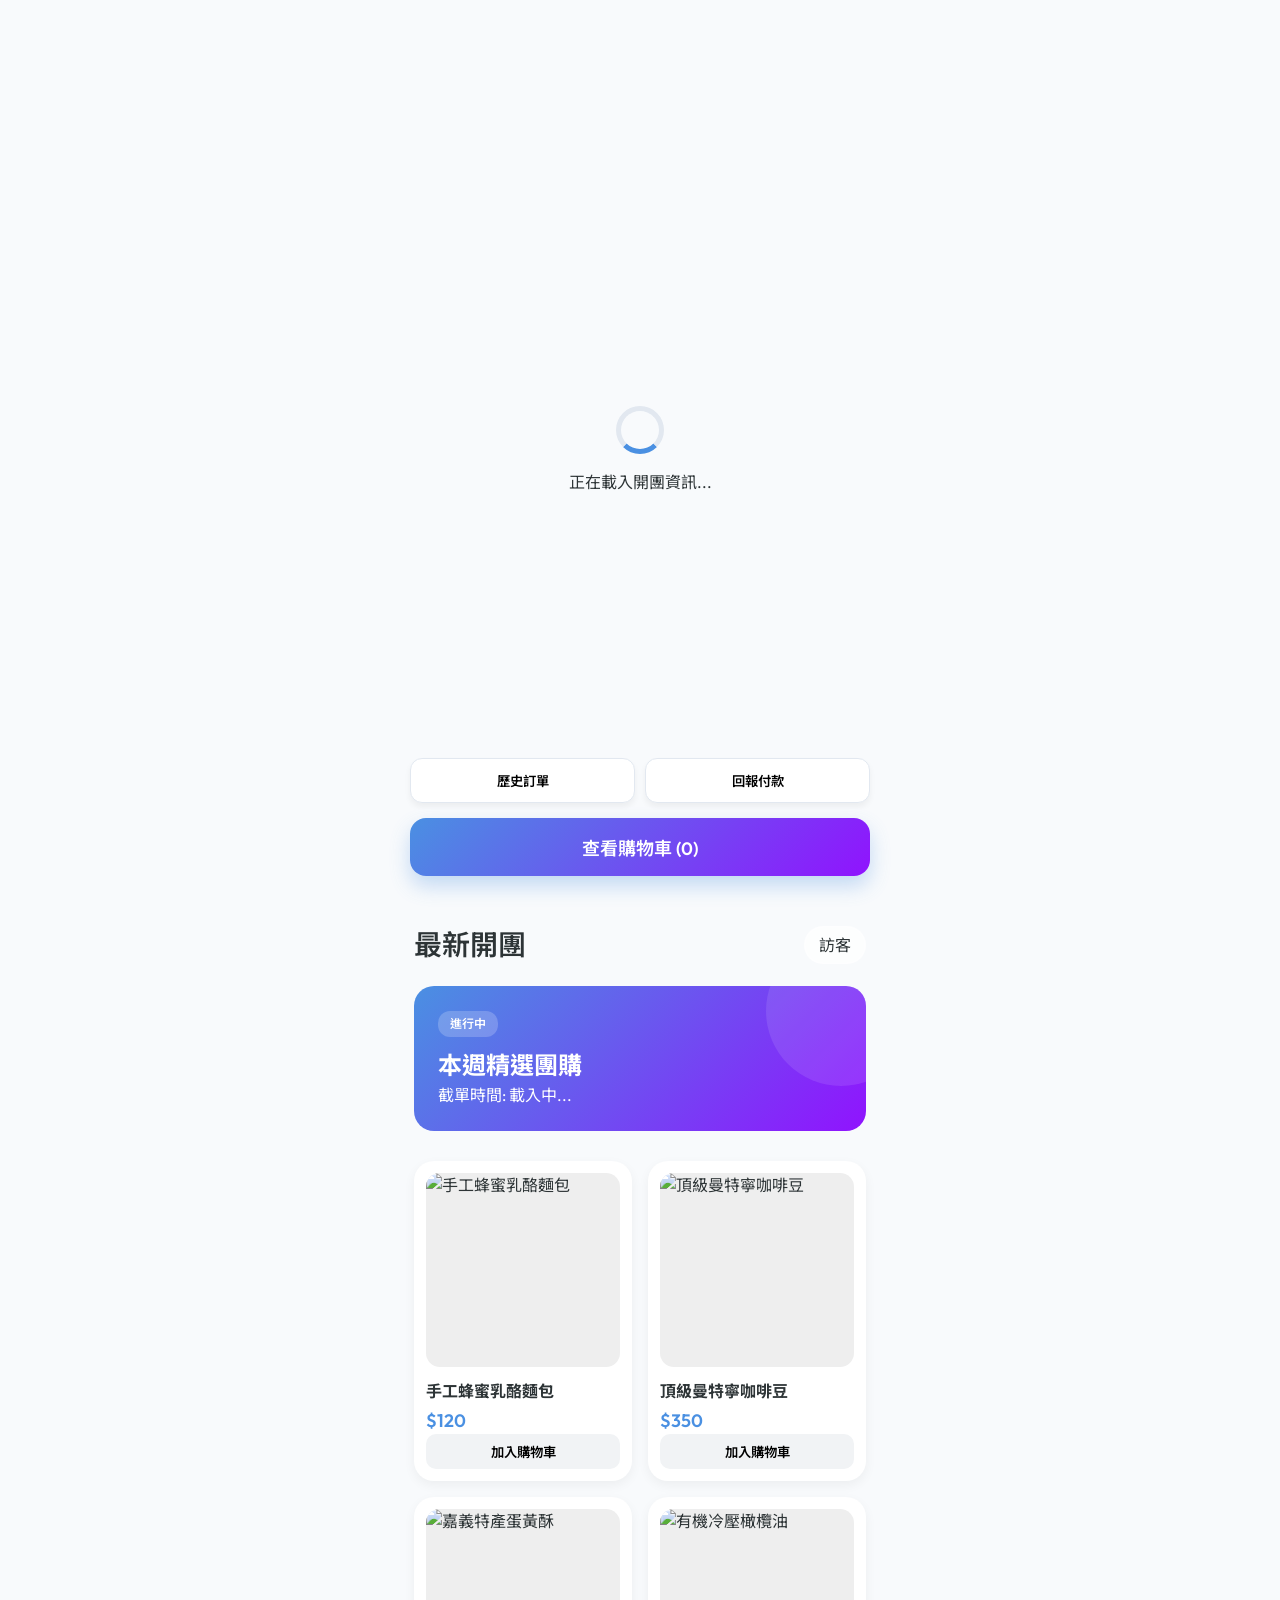
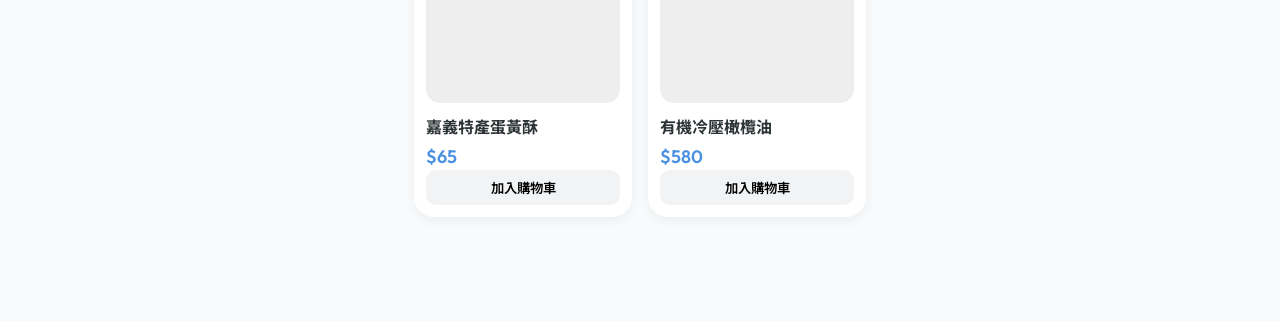
==== index.html @ 70432ddc "Add files via upload" ====
<!DOCTYPE html>
<html lang="zh-TW">

<head>
    <meta charset="UTF-8">
    <meta name="viewport" content="width=device-width, initial-scale=1.0">
    <title>團購接單系統 | LINE Group Buy</title>
    <link rel="preconnect" href="https://fonts.googleapis.com">
    <link rel="preconnect" href="https://fonts.gstatic.com" crossorigin>
    <link
        href="https://fonts.googleapis.com/css2?family=Outfit:wght@300;400;600&family=Noto+Sans+TC:wght@400;700&display=swap"
        rel="stylesheet">
    <link rel="stylesheet" href="style.css">
    <!-- LIFF SDK -->
    <script charset="utf-8" src="https://static.line-scdn.net/liff/edge/2/sdk.js"></script>
</head>

<body>
    <div id="app">
        <!-- Loading Screen -->
        <div id="loading" class="screen active">
            <div class="loader"></div>
            <p>正在載入開團資訊...</p>
        </div>

        <!-- Home / Product List Screen -->
        <main id="home-screen" class="screen">
            <header>
                <div class="header-content">
                    <h1>最新開團</h1>
                    <div id="user-info" class="user-chip">
                        <img id="user-avatar" src="" alt="avatar" style="display:none;">
                        <span id="user-name">訪客</span>
                    </div>
                </div>
                <div class="campaign-banner">
                    <div class="status-badge">進行中</div>
                    <h2 id="campaign-title">本週精選團購</h2>
                    <p id="campaign-ends">截單時間: 載入中...</p>
                </div>
            </header>

            <section id="products" class="product-grid">
                <!-- Products will be injected here -->
            </section>

            <div class="bottom-nav">
                <div class="nav-icons" style="display: flex; gap: 10px; margin-bottom: 15px;">
                    <button id="nav-history" class="btn-outline" 
                        style="flex: 1; padding: 12px; border-radius: 12px; border: 1px solid #e2e8f0; background: white; font-weight: 600; cursor: pointer; box-shadow: 0 4px 6px rgba(0,0,0,0.05);">歷史訂單</button>
                    <button id="nav-payment" class="btn-outline" 
                        style="flex: 1; padding: 12px; border-radius: 12px; border: 1px solid #e2e8f0; background: white; font-weight: 600; cursor: pointer; box-shadow: 0 4px 6px rgba(0,0,0,0.05);">回報付款</button>
                </div>
                <button id="view-cart" class="btn-primary">
                    查看購物車 (<span id="cart-count">0</span>)
                </button>
            </div>
        </main>


        <!-- Checkout Screen -->
        <section id="checkout-screen" class="screen">
            <div class="header-back">
                <button class="btn-back" onclick="showScreen('home-screen')">&larr; 返回商品</button>
                <h2>結帳確認</h2>
            </div>

            <div class="order-summary card">
                <h3>訂單明細</h3>
                <div id="cart-items-list">
                    <!-- Cart items -->
                </div>
                <div class="total-row">
                    <span>總計</span>
                    <span id="cart-total">$0</span>
                </div>
            </div>

            <div class="form-section card">
                <h3>收件資訊</h3>
                <div class="input-group">
                    <label>收件人姓名</label>
                    <input type="text" id="order-name" placeholder="請輸入姓名">
                </div>
                <div class="input-group">
                    <label>聯繫電話</label>
                    <input type="tel" id="order-phone" placeholder="請輸入電話">
                </div>
                <div class="input-group">
                    <label>取貨方式</label>
                    <select id="order-pickup">
                        <option value="store">店面自取</option>
                        <option value="face">面交 (嘉義市)</option>
                        <option value="delivery">宅配 (+100元)</option>
                        <option value="convenience">超商店到店 (+60元)</option>
                    </select>
                </div>
                <div class="input-group">
                    <label>備註 (選填)</label>
                    <textarea id="order-note" placeholder="如有特殊需求請留言"></textarea>
                </div>
            </div>

            <div class="footer-actions">
                <button id="submit-order" class="btn-primary btn-large">確認送出訂單</button>
            </div>
        </section>

        <!-- Payment Report Screen -->
        <section id="payment-report-screen" class="screen">
            <div class="header-back">
                <button class="btn-back" onclick="showScreen('home-screen')">&larr; 返回首頁</button>
                <h2>回報付款</h2>
            </div>

            <div class="form-section card">
                <h3>填寫付款資訊</h3>
                <div class="input-group">
                    <label>訂單編號 (前六碼)</label>
                    <input type="text" id="pay-order-id" placeholder="例如: ORD-12345">
                </div>
                <div class="input-group">
                    <label>匯款帳號末五碼</label>
                    <input type="number" id="pay-last-5" placeholder="請輸入五位數字">
                </div>
                <div class="input-group">
                    <label>匯款金額</label>
                    <input type="number" id="pay-amount" placeholder="實付金額">
                </div>
                <div class="input-group">
                    <label>匯款日期</label>
                    <input type="date" id="pay-date">
                </div>
            </div>

            <div class="footer-actions">
                <button id="submit-payment" class="btn-primary">提交回報</button>
            </div>
        </section>

        <!-- Order History Screen -->
        <section id="order-history-screen" class="screen">
            <div class="header-back">
                <button class="btn-back" onclick="showScreen('home-screen')">&larr; 返回首頁</button>
                <h2>我的訂單</h2>
            </div>
            <div id="order-history-list">
                <!-- Orders will be listed here -->
                <p style="text-align: center; color: #999;">您還沒有訂單記錄</p>
            </div>
        </section>

        <!-- Success Screen -->

        <section id="success-screen" class="screen">
            <div class="success-content">
                <div class="success-icon">✓</div>
                <h2>下單成功！</h2>
                <p>訂單編號: <strong id="res-order-id">#ORD-12345</strong></p>
                <div class="payment-info card">
                    <h3>付款資訊</h3>
                    <p>請於 24 小時內完成匯款</p>
                    <div class="bank-details">
                        <p>銀行: 某某銀行 (822)</p>
                        <p>帳號: 1234-5678-9012</p>
                    </div>
                </div>
                <button class="btn-secondary" onclick="closeApp()">關閉視窗</button>
            </div>
        </section>
    </div>

    <script src="script.js"></script>
</body>

</html>
---- style.css ----
:root {
    --primary: #4a90e2;
    --secondary: #9013fe;
    --accent: #ff4757;
    --background: #f8fafc;
    --card: rgba(255, 255, 255, 0.75);
    --text: #2d3436;
    --text-muted: #636e72;
    --glass-border: rgba(255, 255, 255, 0.3);
    --glass-shadow: 0 8px 32px 0 rgba(31, 38, 135, 0.15);
    --radius: 20px;
}

* {
    box-sizing: border-box;
    margin: 0;
    padding: 0;
    font-family: 'Outfit', 'Noto Sans TC', sans-serif;
    -webkit-tap-highlight-color: transparent;
}

body {
    background-color: var(--background);
    color: var(--text);
    overflow-x: hidden;
    line-height: 1.5;
}

#app {
    max-width: 500px;
    margin: 0 auto;
    min-height: 100vh;
    position: relative;
    padding-bottom: 80px;
}

/* Glassmorphism Classes */
.glass {
    background: var(--card);
    backdrop-filter: blur(12px);
    -webkit-backdrop-filter: blur(12px);
    border: 1px solid var(--glass-border);
    box-shadow: var(--glass-shadow);
    border-radius: var(--radius);
}

.screen {
    display: none;
    padding: 24px;
    animation: fadeIn 0.4s ease-out;
}

.screen.active {
    display: block;
}

@keyframes fadeIn {
    from { opacity: 0; transform: translateY(10px); }
    to { opacity: 1; transform: translateY(0); }
}

/* Loading */
#loading {
    display: flex;
    flex-direction: column;
    justify-content: center;
    align-items: center;
    height: 100vh;
}

.loader {
    width: 48px;
    height: 48px;
    border: 5px solid #E2E8F0;
    border-bottom-color: var(--primary);
    border-radius: 50%;
    animation: rotation 1s linear infinite;
    margin-bottom: 16px;
}

@keyframes rotation {
    0% { transform: rotate(0deg); }
    100% { transform: rotate(360deg); }
}

/* Header */
header {
    margin-bottom: 30px;
}

.header-content {
    display: flex;
    justify-content: space-between;
    align-items: center;
    margin-bottom: 20px;
}

h1 {
    font-size: 28px;
    font-weight: 600;
}

.user-chip {
    background: var(--card);
    padding: 6px 14px;
    border-radius: 30px;
    display: flex;
    align-items: center;
    gap: 8px;
    border: 1px solid var(--glass-border);
}

.user-chip img {
    width: 24px;
    height: 24px;
    border-radius: 50%;
}

.campaign-banner {
    padding: 24px;
    background: linear-gradient(135deg, var(--primary), var(--secondary));
    color: white;
    border-radius: var(--radius);
    position: relative;
    overflow: hidden;
}

.campaign-banner::after {
    content: '';
    position: absolute;
    top: -50px;
    right: -50px;
    width: 150px;
    height: 150px;
    background: rgba(255, 255, 255, 0.1);
    border-radius: 50%;
}

.status-badge {
    display: inline-block;
    background: rgba(255, 255, 255, 0.2);
    padding: 4px 12px;
    border-radius: 12px;
    font-size: 12px;
    font-weight: 600;
    margin-bottom: 10px;
}

/* Products */
.product-grid {
    display: grid;
    grid-template-columns: repeat(2, 1fr);
    gap: 16px;
}

.product-card {
    background: white;
    padding: 12px;
    border-radius: var(--radius);
    box-shadow: 0 4px 12px rgba(0,0,0,0.05);
    transition: transform 0.2s;
    display: flex;
    flex-direction: column;
}

.product-card:active {
    transform: scale(0.97);
}

.product-image {
    width: 100%;
    aspect-ratio: 1;
    background: #eee;
    border-radius: 14px;
    margin-bottom: 12px;
    object-fit: cover;
}

.product-card h4 {
    font-size: 16px;
    margin-bottom: 4px;
}

.product-card .price {
    font-weight: 600;
    color: var(--primary);
    font-size: 18px;
}

.btn-add-cart {
    margin-top: auto;
    background: #f1f3f5;
    border: none;
    padding: 8px;
    border-radius: 10px;
    font-weight: 600;
    cursor: pointer;
    transition: 0.2s;
}

.btn-add-cart:hover {
    background: var(--primary);
    color: white;
}

/* Bottom Nav */
.bottom-nav {
    position: fixed;
    bottom: 24px;
    left: 20px;
    right: 20px;
    max-width: 460px;
    margin: 0 auto;
    z-index: 1000;
}

.btn-primary {
    width: 100%;
    background: linear-gradient(135deg, var(--primary), var(--secondary));
    color: white;
    border: none;
    padding: 16px;
    border-radius: 16px;
    font-size: 18px;
    font-weight: 600;
    box-shadow: 0 10px 20px rgba(74, 144, 226, 0.3);
    cursor: pointer;
}

.btn-primary:active {
    transform: scale(0.98);
}

/* Forms */
.card {
    background: white;
    padding: 20px;
    border-radius: var(--radius);
    margin-bottom: 20px;
    box-shadow: 0 4px 15px rgba(0,0,0,0.04);
}

.input-group {
    margin-bottom: 16px;
}

.input-group label {
    display: block;
    margin-bottom: 8px;
    font-size: 14px;
    font-weight: 600;
    color: var(--text-muted);
}

.input-group input, .input-group select, .input-group textarea {
    width: 100%;
    padding: 12px 16px;
    border: 1px solid #e1e8ed;
    border-radius: 12px;
    font-size: 16px;
    outline: none;
    transition: border-color 0.2s;
}

.input-group input:focus {
    border-color: var(--primary);
}

/* Success */
.success-content {
    text-align: center;
    padding-top: 60px;
}

.success-icon {
    width: 80px;
    height: 80px;
    background: #4cd137;
    color: white;
    border-radius: 50%;
    display: flex;
    justify-content: center;
    align-items: center;
    font-size: 40px;
    margin: 0 auto 24px;
}

.btn-secondary {
    background: #f1f3f5;
    border: none;
    padding: 12px 24px;
    border-radius: 12px;
    font-weight: 600;
    cursor: pointer;
}
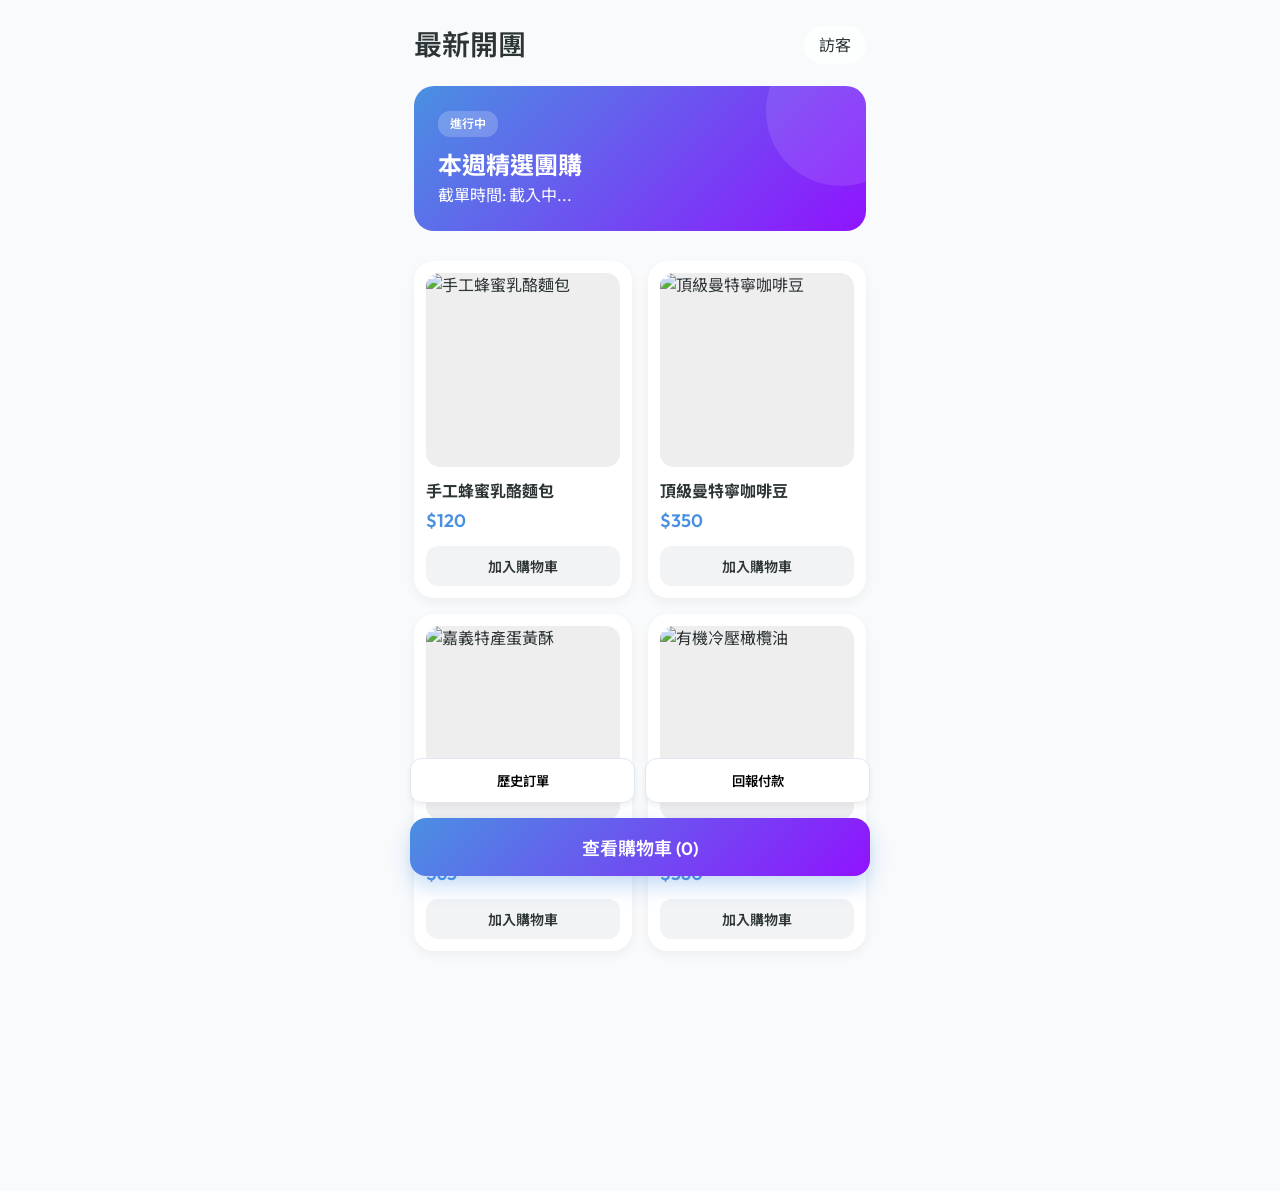
==== commit e685cd56: "Add files via upload" ====
--- a/index.html
+++ b/index.html
@@ -18,10 +18,21 @@
 <body>
     <div id="app">
         <!-- Loading Screen -->
-        <div id="loading" class="screen active">
+        <div id="loading">
             <div class="loader"></div>
             <p>正在載入開團資訊...</p>
         </div>
+
+        <!-- Campaign Selection Screen -->
+        <section id="campaign-select-screen" class="screen">
+            <header>
+                <h1>選擇團購活動</h1>
+                <p>請點選您想參與的團購</p>
+            </header>
+            <div id="campaign-list" class="campaign-grid">
+                <!-- Campaigns will be listed here -->
+            </div>
+        </section>
 
         <!-- Home / Product List Screen -->
         <main id="home-screen" class="screen">
--- a/style.css
+++ b/style.css
@@ -61,11 +61,26 @@
 
 /* Loading */
 #loading {
+    position: fixed;
+    top: 0;
+    left: 0;
+    width: 100vw;
+    height: 100vh;
+    background: white;
+    z-index: 10000;
     display: flex;
     flex-direction: column;
     justify-content: center;
     align-items: center;
-    height: 100vh;
+    transition: opacity 0.4s ease-out, visibility 0.4s;
+    opacity: 1;
+    visibility: visible;
+}
+
+#loading.hidden {
+    opacity: 0;
+    visibility: hidden;
+    pointer-events: none;
 }
 
 .loader {
@@ -158,9 +173,10 @@
     padding: 12px;
     border-radius: var(--radius);
     box-shadow: 0 4px 12px rgba(0,0,0,0.05);
-    transition: transform 0.2s;
+    transition: 0.2s;
     display: flex;
     flex-direction: column;
+    height: 100%;
 }
 
 .product-card:active {
@@ -188,14 +204,16 @@
 }
 
 .btn-add-cart {
-    margin-top: auto;
+    margin-top: 12px;
     background: #f1f3f5;
+    color: #2d3436;
     border: none;
-    padding: 8px;
-    border-radius: 10px;
+    padding: 10px;
+    border-radius: 12px;
     font-weight: 600;
     cursor: pointer;
     transition: 0.2s;
+    font-size: 14px;
 }
 
 .btn-add-cart:hover {
@@ -285,6 +303,50 @@
     margin: 0 auto 24px;
 }
 
+/* Campaign Selection */
+.campaign-grid {
+    display: flex;
+    flex-direction: column;
+    gap: 16px;
+    margin-top: 20px;
+}
+
+.campaign-card {
+    background: white;
+    padding: 24px !important;
+    border-radius: var(--radius);
+    border-left: 6px solid var(--primary) !important;
+    box-shadow: 0 8px 24px rgba(0,0,0,0.08);
+    transition: 0.2s;
+}
+
+.campaign-card:active {
+    transform: scale(0.98);
+}
+
+.campaign-card h3 {
+    color: var(--text);
+    margin-bottom: 8px;
+    font-size: 20px;
+}
+
+.campaign-card p {
+    color: var(--text-muted);
+    font-size: 14px;
+}
+
+.btn-back {
+    background: none;
+    border: none;
+    color: var(--primary);
+    font-weight: 600;
+    cursor: pointer;
+    margin-bottom: 16px;
+    display: flex;
+    align-items: center;
+    gap: 4px;
+}
+
 .btn-secondary {
     background: #f1f3f5;
     border: none;
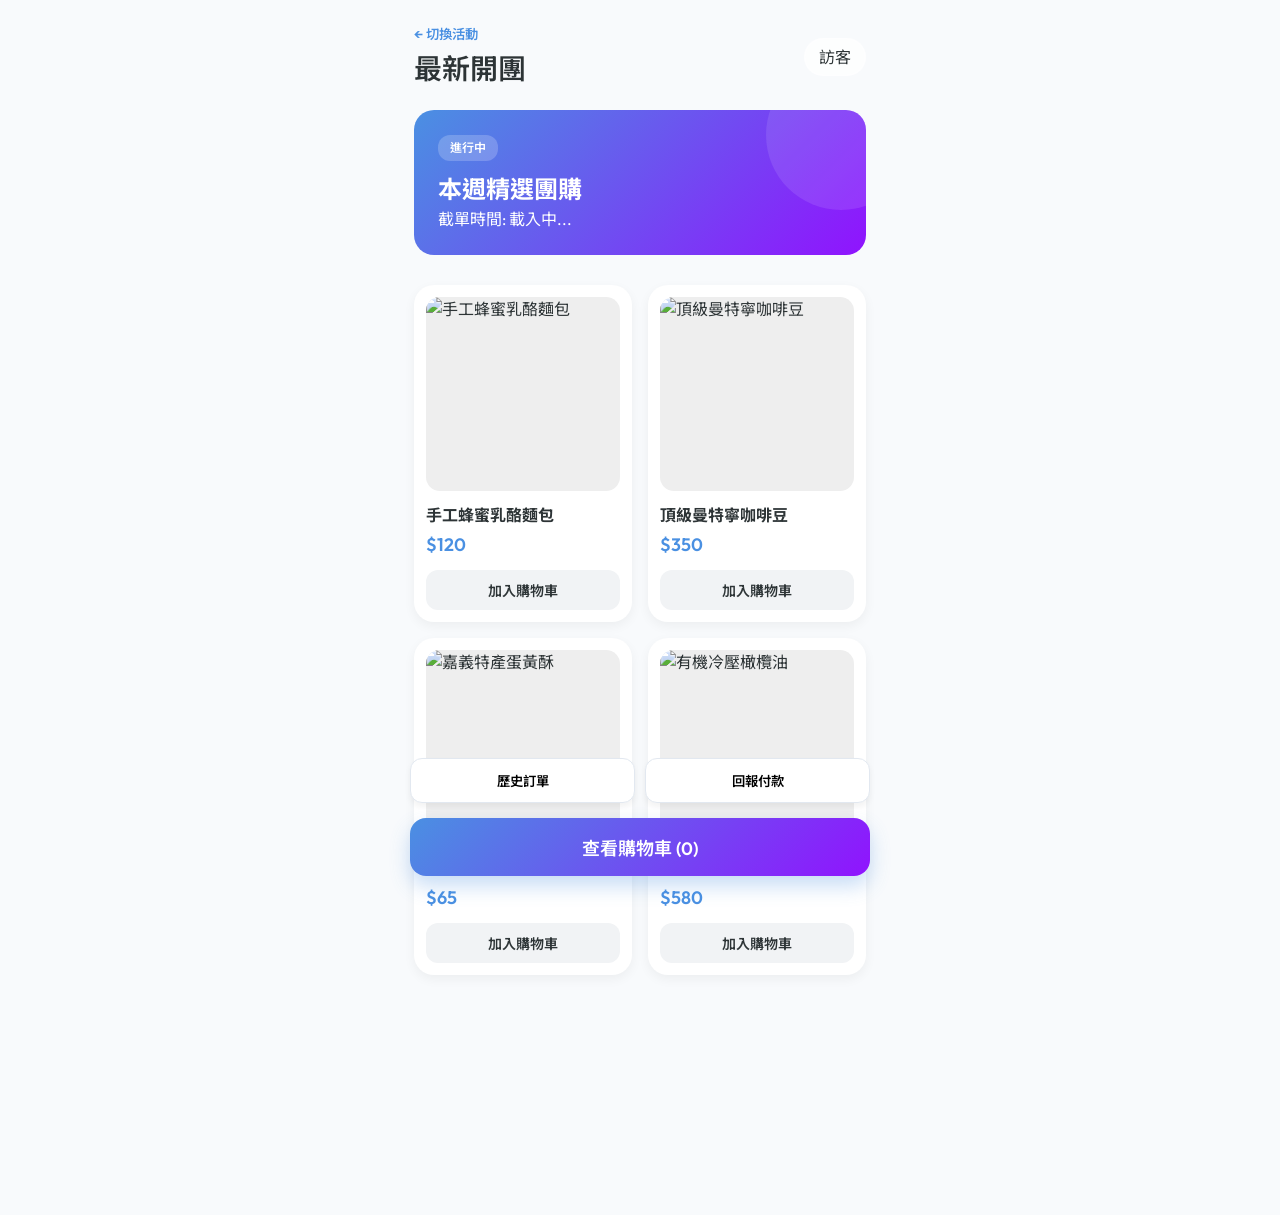
==== commit 9605019a: "Add files via upload" ====
--- a/index.html
+++ b/index.html
@@ -16,12 +16,13 @@
 </head>
 
 <body>
+    <!-- Loading Screen (Moved outside #app for better isolation) -->
+    <div id="loading">
+        <div class="loader"></div>
+        <p>正在載入開團資訊...</p>
+    </div>
+
     <div id="app">
-        <!-- Loading Screen -->
-        <div id="loading">
-            <div class="loader"></div>
-            <p>正在載入開團資訊...</p>
-        </div>
 
         <!-- Campaign Selection Screen -->
         <section id="campaign-select-screen" class="screen">
@@ -38,7 +39,10 @@
         <main id="home-screen" class="screen">
             <header>
                 <div class="header-content">
-                    <h1>最新開團</h1>
+                    <div>
+                        <button id="nav-back-to-campaigns" class="btn-back" style="margin-bottom: 5px;">&larr; 切換活動</button>
+                        <h1>最新開團</h1>
+                    </div>
                     <div id="user-info" class="user-chip">
                         <img id="user-avatar" src="" alt="avatar" style="display:none;">
                         <span id="user-name">訪客</span>
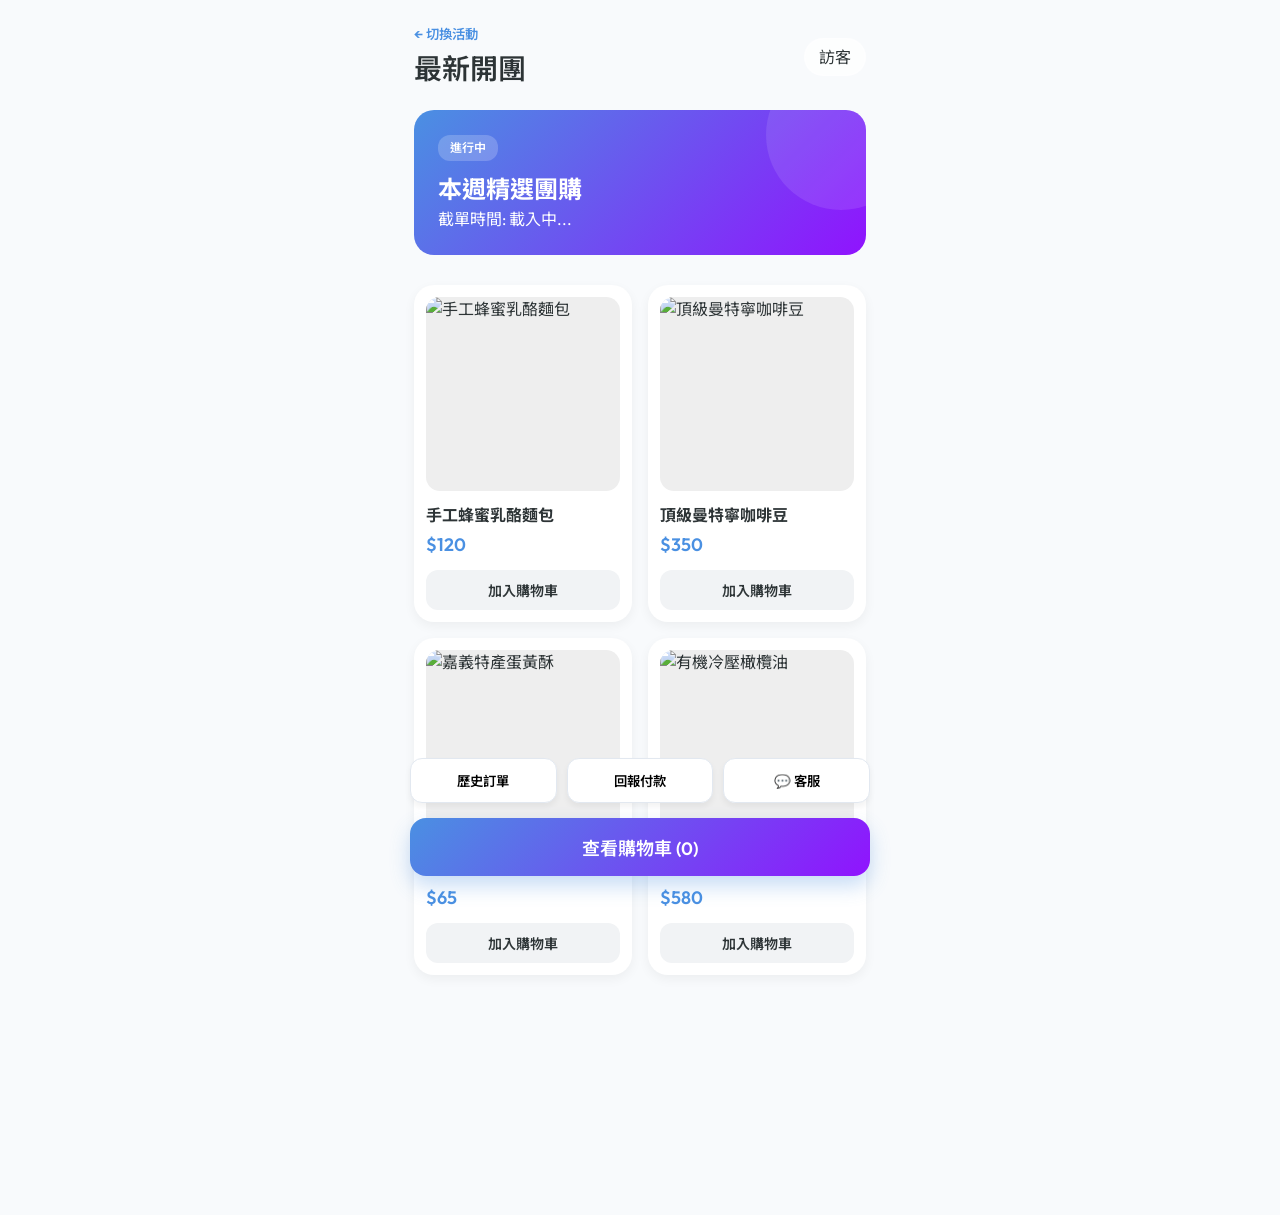
==== commit 492bf1f9: "fix 1" ====
--- a/index.html
+++ b/index.html
@@ -40,7 +40,8 @@
             <header>
                 <div class="header-content">
                     <div>
-                        <button id="nav-back-to-campaigns" class="btn-back" style="margin-bottom: 5px;">&larr; 切換活動</button>
+                        <button id="nav-back-to-campaigns" class="btn-back" style="margin-bottom: 5px;">&larr;
+                            切換活動</button>
                         <h1>最新開團</h1>
                     </div>
                     <div id="user-info" class="user-chip">
@@ -61,10 +62,13 @@
 
             <div class="bottom-nav">
                 <div class="nav-icons" style="display: flex; gap: 10px; margin-bottom: 15px;">
-                    <button id="nav-history" class="btn-outline" 
+                    <button id="nav-history" class="btn-outline"
                         style="flex: 1; padding: 12px; border-radius: 12px; border: 1px solid #e2e8f0; background: white; font-weight: 600; cursor: pointer; box-shadow: 0 4px 6px rgba(0,0,0,0.05);">歷史訂單</button>
-                    <button id="nav-payment" class="btn-outline" 
+                    <button id="nav-payment" class="btn-outline"
                         style="flex: 1; padding: 12px; border-radius: 12px; border: 1px solid #e2e8f0; background: white; font-weight: 600; cursor: pointer; box-shadow: 0 4px 6px rgba(0,0,0,0.05);">回報付款</button>
+                    <button id="nav-chat" class="btn-outline"
+                        style="flex: 1; padding: 12px; border-radius: 12px; border: 1px solid #e2e8f0; background: white; font-weight: 600; cursor: pointer; box-shadow: 0 4px 6px rgba(0,0,0,0.05);">💬
+                        客服</button>
                 </div>
                 <button id="view-cart" class="btn-primary">
                     查看購物車 (<span id="cart-count">0</span>)
@@ -183,6 +187,32 @@
                 <button class="btn-secondary" onclick="closeApp()">關閉視窗</button>
             </div>
         </section>
+
+        <!-- Customer Service Screen -->
+        <section id="chat-screen" class="screen">
+            <div class="header-back">
+                <button class="btn-back" onclick="showScreen('home-screen')">&larr; 返回首頁</button>
+                <h2>真人客服</h2>
+            </div>
+            <div class="chat-intro-card card" style="text-align:center; padding: 40px 20px;">
+                <div style="font-size: 50px; margin-bottom: 20px;">🙋‍♀️</div>
+                <h3>需要真人協助嗎？</h3>
+                <p style="color:#666; margin-bottom: 30px;">點擊下方按鈕，系統將為您轉接真人客服。轉接後請直接在 LINE 對話視窗中輸入您的問題，管理員將儘快回覆您。</p>
+
+                <div id="live-chat-status"
+                    style="margin-bottom: 30px; padding: 10px; background: #f8fafc; border-radius: 8px; display: none;">
+                    <span style="color: #4a90e2; font-weight: 600;">✅ 已成功請求轉接</span>
+                </div>
+
+                <button id="btn-start-live-chat" class="btn-primary"
+                    style="width:100%; max-width: 250px;">點此開始真人對話</button>
+
+                <p style="font-size: 12px; color: #999; margin-top: 20px;">
+                    * 轉接後機器人將暫時停止自動回覆。<br>
+                    * 若長時間未收到回覆，請多包涵。
+                </p>
+            </div>
+        </section>
     </div>
 
     <script src="script.js"></script>
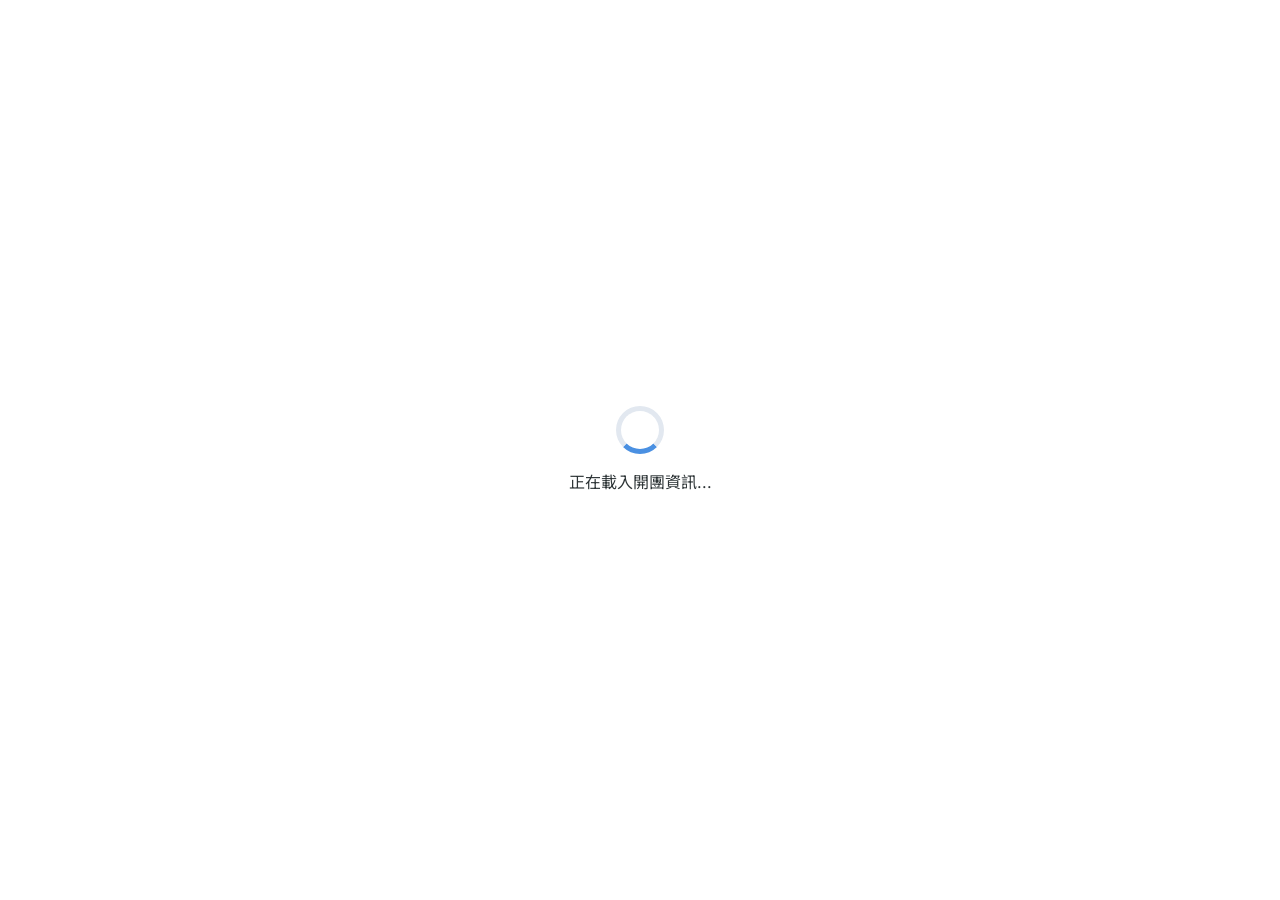
==== commit 643776cb: "Fix HTML encoding issues in index.html" ====
--- a/index.html
+++ b/index.html
@@ -189,7 +189,7 @@
         </section>
 
         <!-- Customer Service Screen -->
-        <section id="chat-screen" class="screen">
+        <!--<section id="chat-screen" class="screen">
             <div class="header-back">
                 <button class="btn-back" onclick="showScreen('home-screen')">&larr; 返回首頁</button>
                 <h2>真人客服</h2>
@@ -213,9 +213,9 @@
                 </p>
             </div>
         </section>
-    </div>
+    </div> -->
 
     <script src="script.js"></script>
 </body>
 
-</html>+</html>
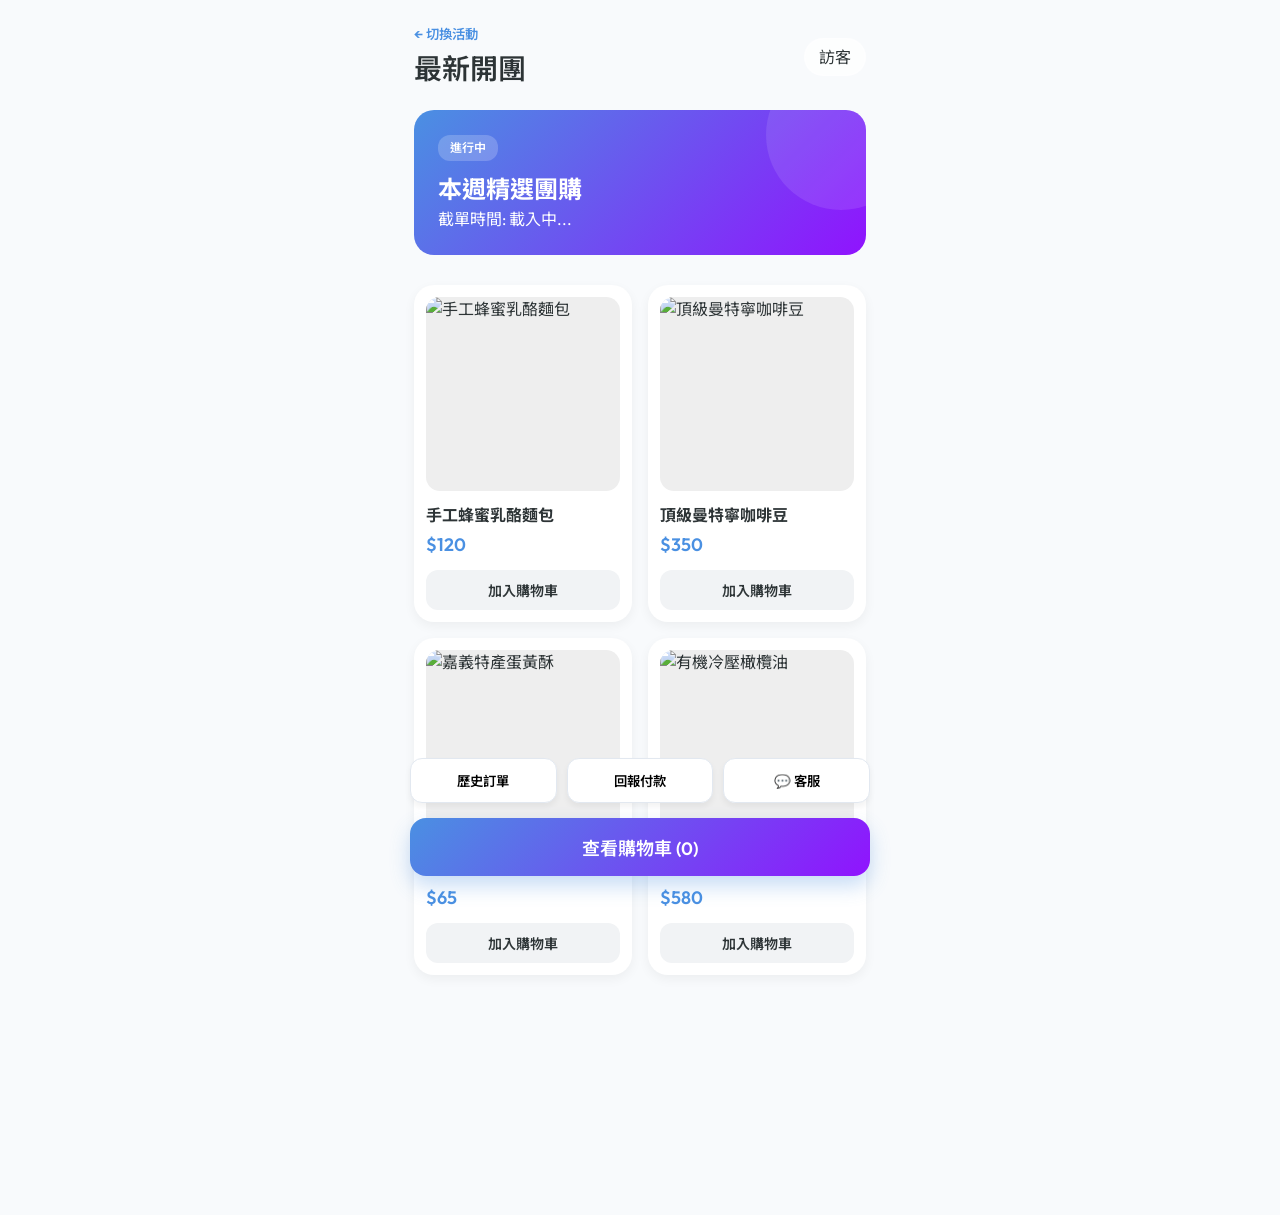
==== commit 6749864c: "Fix HTML encoding issues in index.html" ====
--- a/index.html
+++ b/index.html
@@ -189,7 +189,7 @@
         </section>
 
         <!-- Customer Service Screen -->
-        <!--<section id="chat-screen" class="screen">
+        <section id="chat-screen" class="screen">
             <div class="header-back">
                 <button class="btn-back" onclick="showScreen('home-screen')">&larr; 返回首頁</button>
                 <h2>真人客服</h2>
@@ -213,7 +213,7 @@
                 </p>
             </div>
         </section>
-    </div> -->
+    </div> 
 
     <script src="script.js"></script>
 </body>
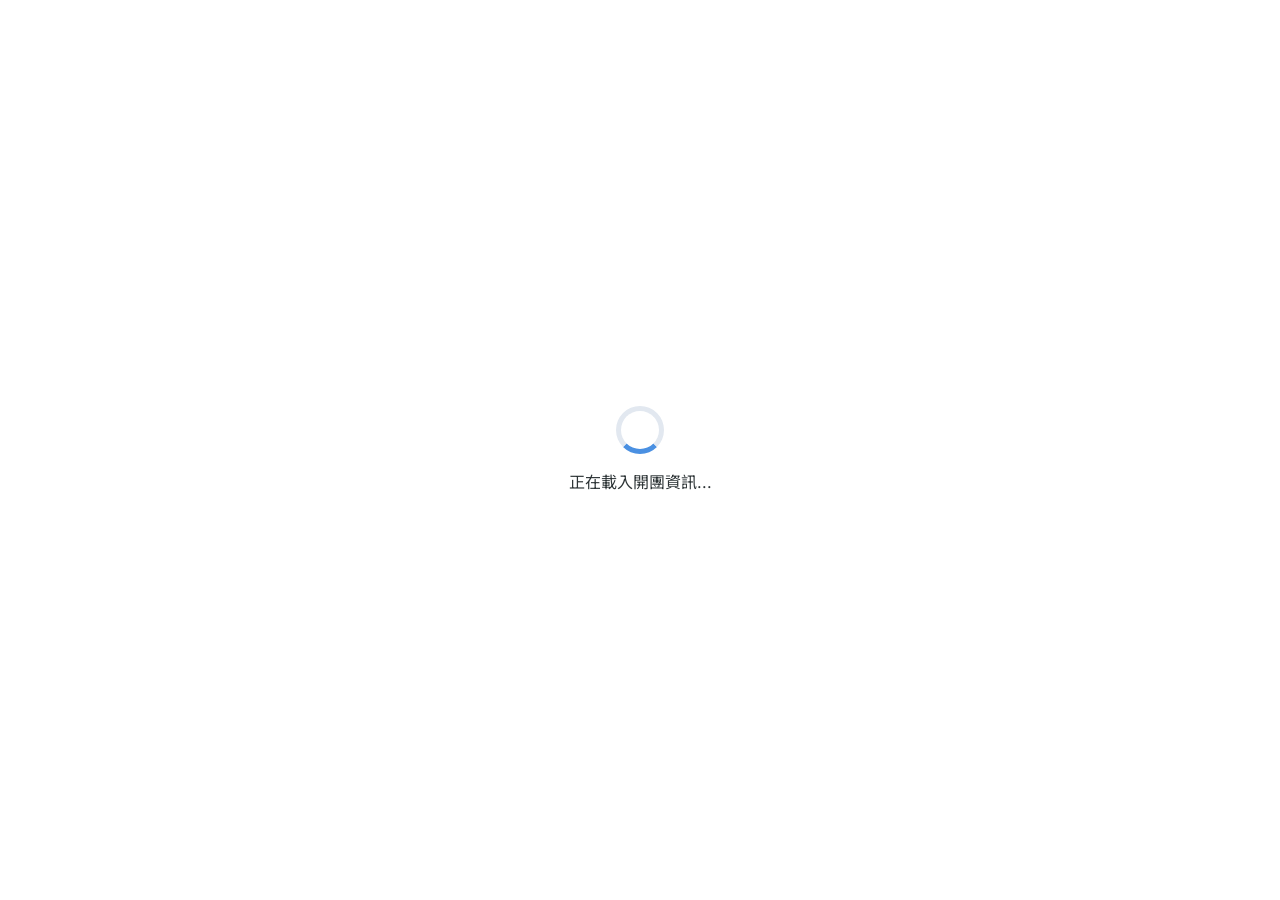
==== commit 5ae62f8b: "Fix HTML encoding issues in index.html" ====
--- a/index.html
+++ b/index.html
@@ -66,9 +66,9 @@
                         style="flex: 1; padding: 12px; border-radius: 12px; border: 1px solid #e2e8f0; background: white; font-weight: 600; cursor: pointer; box-shadow: 0 4px 6px rgba(0,0,0,0.05);">歷史訂單</button>
                     <button id="nav-payment" class="btn-outline"
                         style="flex: 1; padding: 12px; border-radius: 12px; border: 1px solid #e2e8f0; background: white; font-weight: 600; cursor: pointer; box-shadow: 0 4px 6px rgba(0,0,0,0.05);">回報付款</button>
-                    <button id="nav-chat" class="btn-outline"
+                    <!-- <button id="nav-chat" class="btn-outline"
                         style="flex: 1; padding: 12px; border-radius: 12px; border: 1px solid #e2e8f0; background: white; font-weight: 600; cursor: pointer; box-shadow: 0 4px 6px rgba(0,0,0,0.05);">💬
-                        客服</button>
+                        客服</button> -->
                 </div>
                 <button id="view-cart" class="btn-primary">
                     查看購物車 (<span id="cart-count">0</span>)
